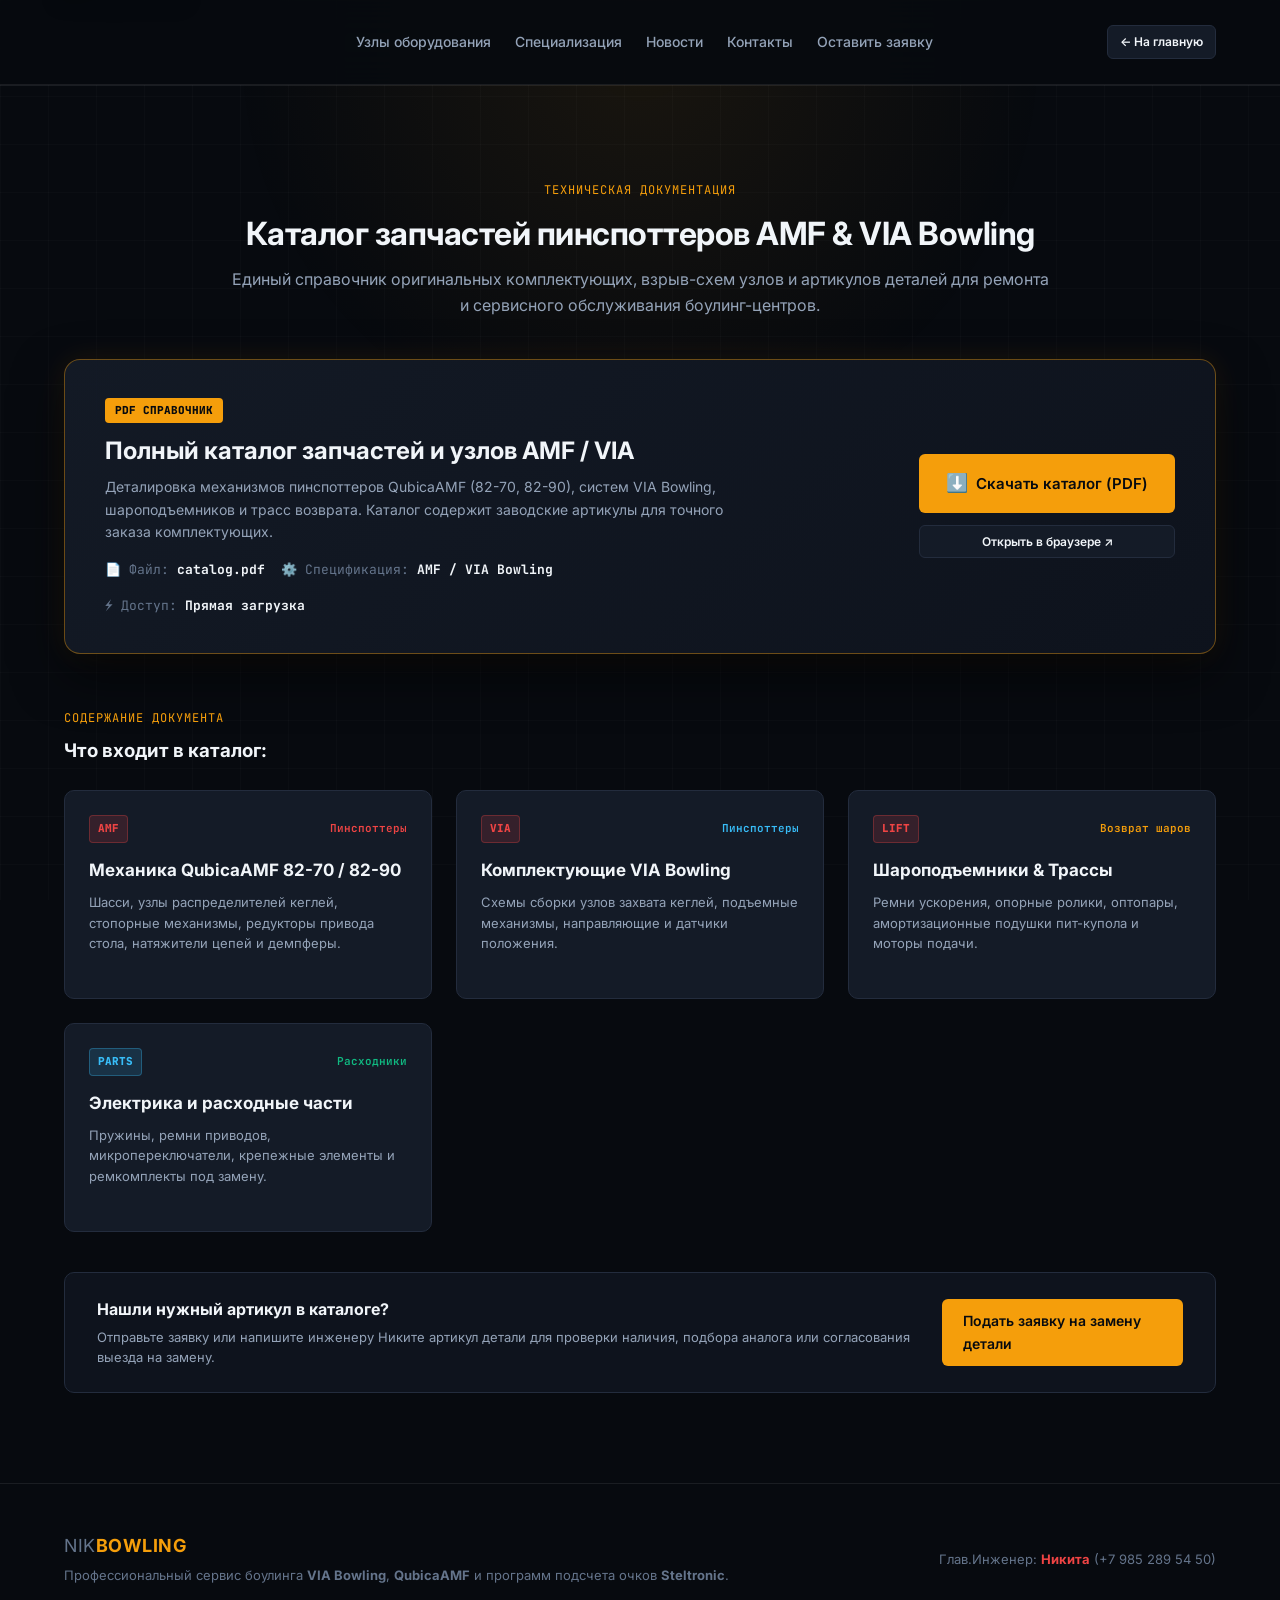
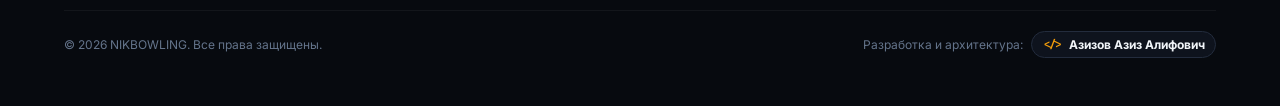
==== catalog.html @ fc4b6e63 "catalog favicon" ====
<!DOCTYPE html>
<html lang="ru">
<head>
    <link rel="icon" href="/favicon.png" type="image/png">
    <meta charset="UTF-8">
    <meta name="viewport" content="width=device-width, initial-scale=1.0">
    <title>Каталог запчастей пинспоттеров AMF & VIA | NIKBOWLING</title>
    <link rel="preconnect" href="https://fonts.googleapis.com">
    <link rel="preconnect" href="https://fonts.gstatic.com" crossorigin>
    <link href="https://fonts.googleapis.com/css2?family=Inter:wght@400;500;600;700;800&family=JetBrains+Mono:wght@400;600;700&display=swap" rel="stylesheet">
    <link rel="stylesheet" href="style.css">
</head>
<body>

    <div class="ambient-glow"></div>
    <div class="bg-grid"></div>

    <!-- ШАПКА -->
    <header class="header">
        <div class="container header-content">
            <a href="index.html" class="logo">
                <img src="logo.png" alt="NIKBOWLING" class="logo-img">
            </a>

            <nav class="nav">
                <a href="index.html#services" class="nav-item">Узлы оборудования</a>
                <a href="index.html#specialization" class="nav-item">Специализация</a>
                <a href="index.html#news" class="nav-item">Новости</a>
                <a href="index.html#contacts" class="nav-item">Контакты</a>
                <a href="index.html#request" class="nav-item">Оставить заявку</a>
            </nav>

            <div class="header-auth">
                <a href="index.html" class="btn btn-secondary btn-sm">← На главную</a>
            </div>
        </div>
    </header>

    <main class="section">
        <div class="container">
            <!-- Заголовок страницы -->
            <div class="section-title-wrap reveal active" style="text-align: center; max-width: 820px; margin: 0 auto 40px;">
                <span class="section-kicker">ТЕХНИЧЕСКАЯ ДОКУМЕНТАЦИЯ</span>
                <h2>Каталог запчастей пинспоттеров AMF & VIA Bowling</h2>
                <p>Единый справочник оригинальных комплектующих, взрыв-схем узлов и артикулов деталей для ремонта и сервисного обслуживания боулинг-центров.</p>
            </div>

            <!-- Главная карточка скачивания catalog.pdf -->
            <div class="catalog-hero-card reveal active">
                <div class="catalog-hero-left">
                    <div class="catalog-file-badge">PDF СПРАВОЧНИК</div>
                    <h3>Полный каталог запчастей и узлов AMF / VIA</h3>
                    <p>Деталировка механизмов пинспоттеров QubicaAMF (82-70, 82-90), систем VIA Bowling, шароподъемников и трасс возврата. Каталог содержит заводские артикулы для точного заказа комплектующих.</p>
                    
                    <div class="catalog-file-meta">
                        <span>📄 Файл: <strong>catalog.pdf</strong></span>
                        <span>⚙️ Спецификация: <strong>AMF / VIA Bowling</strong></span>
                        <span>⚡ Доступ: <strong>Прямая загрузка</strong></span>
                    </div>
                </div>

                <div class="catalog-hero-right" style="display: flex; flex-direction: column; gap: 12px;">
                    <a href="catalog.pdf" download="catalog.pdf" class="btn btn-primary btn-glow btn-download-main">
                        <span style="font-size: 18px;">⬇️</span>
                        <span>Скачать каталог (PDF)</span>
                    </a>
                    <a href="catalog.pdf" target="_blank" rel="noopener" class="btn btn-secondary btn-sm" style="text-align: center;">
                        <span>Открыть в браузере ↗</span>
                    </a>
                </div>
            </div>

            <!-- Разделы, представленные внутри каталога -->
            <div class="section-title-wrap reveal active" style="margin-top: 50px; margin-bottom: 24px;">
                <span class="section-kicker">СОДЕРЖАНИЕ ДОКУМЕНТА</span>
                <h3>Что входит в каталог:</h3>
            </div>

            <div class="catalog-grid reveal active">
                <div class="catalog-item-card">
                    <div class="catalog-item-head">
                        <div class="catalog-format-icon pdf-icon">AMF</div>
                        <span class="catalog-category-tag tag-amf">Пинспоттеры</span>
                    </div>
                    <h4>Механика QubicaAMF 82-70 / 82-90</h4>
                    <p>Шасси, узлы распределителей кеглей, стопорные механизмы, редукторы привода стола, натяжители цепей и демпферы.</p>
                </div>

                <div class="catalog-item-card">
                    <div class="catalog-item-head">
                        <div class="catalog-format-icon pdf-icon">VIA</div>
                        <span class="catalog-category-tag tag-via">Пинспоттеры</span>
                    </div>
                    <h4>Комплектующие VIA Bowling</h4>
                    <p>Схемы сборки узлов захвата кеглей, подъемные механизмы, направляющие и датчики положения.</p>
                </div>

                <div class="catalog-item-card">
                    <div class="catalog-item-head">
                        <div class="catalog-format-icon pdf-icon">LIFT</div>
                        <span class="catalog-category-tag tag-stel">Возврат шаров</span>
                    </div>
                    <h4>Шароподъемники & Трассы</h4>
                    <p>Ремни ускорения, опорные ролики, оптопары, амортизационные подушки пит-купола и моторы подачи.</p>
                </div>

                <div class="catalog-item-card">
                    <div class="catalog-item-head">
                        <div class="catalog-format-icon doc-icon">PARTS</div>
                        <span class="catalog-category-tag tag-service">Расходники</span>
                    </div>
                    <h4>Электрика и расходные части</h4>
                    <p>Пружины, ремни приводов, микропереключатели, крепежные элементы и ремкомплекты под замену.</p>
                </div>
            </div>

            <!-- Блок заказа по артикулу -->
            <div class="catalog-help-box reveal active" style="margin-top: 40px;">
                <div class="help-box-content">
                    <h4>Нашли нужный артикул в каталоге?</h4>
                    <p>Отправьте заявку или напишите инженеру Никите артикул детали для проверки наличия, подбора аналога или согласования выезда на замену.</p>
                </div>
                <div class="help-box-btn">
                    <a href="index.html#request" class="btn btn-primary">Подать заявку на замену детали</a>
                </div>
            </div>
        </div>
    </main>







    <footer class="footer">
        <div class="container">
            <div class="footer-row">
                <div class="footer-copy">
                    <span class="logo-brand">NIK<strong>BOWLING</strong></span>
                    <p>Профессиональный сервис боулинга <strong>VIA Bowling</strong>, <strong>QubicaAMF</strong> и программ подсчета очков <strong>Steltronic</strong>.</p>
                </div>
                <div class="footer-meta">
                    <span>Глав.Инженер: <strong style="color: var(--red);">Никита</strong> (+7 985 289 54 50)</span>
                </div>
            </div>

            <!-- Строка с авторством и копирайтом -->
            <div class="footer-bottom-line">
                <span>© 2026 NIKBOWLING. Все права защищены.</span>
                <div class="dev-credit">
                    <span>Разработка и архитектура:</span>
                    <!-- Укажите свое имя и ссылку на Telegram или GitHub -->
                    <a href="https://t.me/lenaurs" target="_blank" rel="noopener" class="dev-link">
                        <span class="dev-tag">&lt;/&gt;</span>
                        <strong>Азизов Азиз Алифович</strong>
                    </a>
                </div>
            </div>
        </div>
    </footer>

</body>
</html>
---- style.css ----
:root {
    --bg-dark: #070a0f;
    --bg-surface: #0e131d;
    --bg-card: #141b27;
    --bg-card-hover: #1c2637;
    
    --border: #232c3d;
    --border-subtle: rgba(255, 255, 255, 0.08);
    --border-hover: #3b475d;
    
    --text-main: #f1f5f9;
    --text-muted: #94a3b8;
    --text-dim: #64748b;
    
    --accent: #f59e0b;
    --accent-hover: #fbbf24;
    --accent-glow: rgba(245, 158, 11, 0.28);
    
    --green: #10b981;
    --red: #ef4444;
    --blue: #38bdf8;
    
    --font-sans: 'Inter', -apple-system, BlinkMacSystemFont, sans-serif;
    --font-mono: 'JetBrains Mono', monospace;
    --radius: 10px;
    --radius-sm: 6px;
}

* {
    box-sizing: border-box;
    margin: 0;
    padding: 0;
}

html {
    scroll-behavior: smooth;
}

body {
    width: 100%;
    max-width: 100%;

    font-family: var(--font-sans);
    background-color: var(--bg-dark);
    color: var(--text-main);
    line-height: 1.6;
    overflow-x: hidden;
    position: relative;
    -webkit-font-smoothing: antialiased;
}

.container {
    max-width: 1200px;
    margin: 0 auto;
    padding: 0 24px;
    position: relative;
}

/* Фоновые градиенты */
.ambient-glow {
    position: fixed;
    top: -250px;
    left: 50%;
    transform: translateX(-50%);
    width: 1000px;
    height: 600px;
    background: radial-gradient(circle, rgba(245, 158, 11, 0.08) 0%, rgba(7, 10, 15, 0) 70%);
    pointer-events: none;
    z-index: 0;
}

.bg-grid {
    position: fixed;
    top: 0;
    left: 0;
    width: 100%;
    height: 100%;
    background-image: 
        linear-gradient(to right, rgba(255, 255, 255, 0.02) 1px, transparent 1px),
        linear-gradient(to bottom, rgba(255, 255, 255, 0.02) 1px, transparent 1px);
    background-size: 48px 48px;
    pointer-events: none;
    z-index: 0;
}

/* ================= ВЕРХНИЙ ДОК АДМИНИСТРАТОРА ================= */
.admin-dock {
    position: sticky;
    top: 0;
    left: 0;
    width: 100%;
    background: #090e17;
    border-bottom: 2px solid var(--accent);
    z-index: 1000;
    box-shadow: 0 12px 40px rgba(0, 0, 0, 0.9);
}

.admin-dock-inner {
    max-width: 1200px;
    margin: 0 auto;
    padding: 12px 24px;
}

.admin-dock-header {
    display: flex;
    justify-content: space-between;
    align-items: center;
}

.admin-title-group {
    display: flex;
    align-items: center;
    gap: 12px;
}

.pulse-indicator {
    width: 8px;
    height: 8px;
    background: var(--green);
    border-radius: 50%;
    box-shadow: 0 0 10px var(--green);
}

.admin-dock-badge {
    font-family: var(--font-mono);
    font-size: 11px;
    font-weight: 800;
    background: var(--accent);
    color: #070a0f;
    padding: 3px 8px;
    border-radius: 4px;
}

.admin-dock-title {
    font-size: 13px;
    font-weight: 600;
}

.badge-counter {
    background: rgba(239, 68, 68, 0.2);
    color: var(--red);
    border: 1px solid rgba(239, 68, 68, 0.4);
    font-size: 11px;
    font-weight: 700;
    padding: 2px 8px;
    border-radius: 12px;
    font-family: var(--font-mono);
}

.btn-dock-toggle {
    background: var(--bg-surface);
    border: 1px solid var(--border);
    color: var(--text-muted);
    font-size: 12px;
    padding: 5px 12px;
    border-radius: var(--radius-sm);
    cursor: pointer;
    transition: all 0.2s;
}

.btn-dock-toggle:hover {
    color: var(--text-main);
    border-color: var(--border-hover);
}

.admin-dock-content {
    margin-top: 14px;
    max-height: 440px;
    overflow-y: auto;
    padding-bottom: 6px;
}

.admin-dock-content.collapsed {
    display: none;
}

.admin-orders-grid {
    display: grid;
    grid-template-columns: repeat(auto-fit, minmax(340px, 1fr));
    gap: 14px;
}

.admin-card {
    background: var(--bg-card);
    border: 1px solid var(--border);
    border-radius: var(--radius-sm);
    padding: 16px;
    display: flex;
    flex-direction: column;
    gap: 10px;
}

.admin-card-head {
    display: flex;
    justify-content: space-between;
    align-items: center;
    border-bottom: 1px solid var(--border);
    padding-bottom: 8px;
}

.admin-card-id {
    font-family: var(--font-mono);
    font-size: 12px;
    font-weight: 700;
    color: var(--accent);
}

.status-tag {
    font-size: 11px;
    font-weight: 600;
    font-family: var(--font-mono);
    padding: 2px 8px;
    border-radius: 4px;
}

.status-new { background: rgba(245, 158, 11, 0.15); color: var(--accent); border: 1px solid rgba(245, 158, 11, 0.3); }
.status-accepted { background: rgba(16, 185, 129, 0.15); color: var(--green); border: 1px solid rgba(16, 185, 129, 0.3); }
.status-rejected { background: rgba(239, 68, 68, 0.15); color: var(--red); border: 1px solid rgba(239, 68, 68, 0.3); }

.admin-card-body {
    font-size: 13px;
    color: var(--text-muted);
    line-height: 1.5;
}

.admin-card-body strong {
    color: var(--text-main);
}

.admin-comment-input {
    width: 100%;
    background: var(--bg-dark);
    border: 1px solid var(--border);
    border-radius: 4px;
    padding: 7px 10px;
    color: var(--text-main);
    font-size: 12px;
    outline: none;
}

.admin-comment-input:focus {
    border-color: var(--accent);
}

.admin-btn-row {
    display: flex;
    gap: 8px;
}

/* ================= ШАПКА САЙТА И ЛОГОТИП ================= */
.header {
    position: sticky;
    top: 0;
    background: rgba(7, 10, 15, 0.92);
    backdrop-filter: blur(20px);
    border-bottom: 1px solid var(--border-subtle);
    z-index: 500;
}

.header-content {
    display: flex;
    justify-content: space-between;
    align-items: center;
    height: 84px;
}

.logo {
    display: flex;
    align-items: center;
    text-decoration: none;
}

.logo-img {
    height: 125px;
    width: auto;
    object-fit: contain;
    display: block;
    filter: drop-shadow(0 2px 10px rgba(0, 0, 0, 0.5));
    transition: transform 0.2s ease;
}

.logo-img:hover {
    transform: scale(1.04);
}

.logo-brand {
    font-size: 18px;
    letter-spacing: 0.5px;
}

.logo-brand strong {
    color: var(--accent);
}

.nav {
    display: flex;
    gap: 24px;
}

.nav-item {
    color: var(--text-muted);
    text-decoration: none;
    font-size: 14px;
    font-weight: 500;
    transition: color 0.2s;
}

.nav-item:hover {
    color: var(--text-main);
}

.header-auth {
    display: flex;
    align-items: center;
    position: relative;
    z-index: 510;
}

.btn-auth {
    background: var(--bg-surface);
    border: 1px solid var(--border);
    color: var(--text-main);
    padding: 9px 18px;
    font-size: 13px;
    font-weight: 600;
    border-radius: var(--radius-sm);
    cursor: pointer;
    display: inline-flex;
    align-items: center;
    gap: 8px;
    transition: all 0.2s;
}

.btn-auth:hover {
    border-color: var(--accent);
    background: var(--bg-card);
    transform: translateY(-1px);
}

.user-pill {
    display: flex;
    align-items: center;
    gap: 10px;
    background: var(--bg-surface);
    border: 1px solid var(--border);
    border-radius: 30px;
    padding: 4px 6px 4px 12px;
}

.user-pill-avatar {
    width: 26px;
    height: 26px;
    background: var(--accent);
    color: #070a0f;
    font-weight: 800;
    font-size: 12px;
    border-radius: 50%;
    display: flex;
    align-items: center;
    justify-content: center;
    font-family: var(--font-mono);
}

.user-pill-info {
    display: flex;
    flex-direction: column;
    line-height: 1.2;
}

.user-pill-name { font-size: 12px; font-weight: 600; }
.user-pill-role { font-size: 10px; color: var(--accent); font-family: var(--font-mono); text-transform: uppercase; }

.btn-pill-action {
    background: var(--bg-card);
    border: 1px solid var(--border);
    color: var(--text-main);
    font-size: 11px;
    font-weight: 600;
    padding: 4px 10px;
    border-radius: 20px;
    cursor: pointer;
    transition: all 0.2s;
}

.btn-pill-action:hover {
    border-color: var(--accent);
    color: var(--accent);
}

.btn-pill-logout {
    background: none;
    border: none;
    color: var(--text-dim);
    font-size: 14px;
    cursor: pointer;
    padding: 0 6px;
}

.btn-pill-logout:hover { color: var(--red); }

/* ================= КНОПКИ ================= */
.btn {
    display: inline-flex;
    align-items: center;
    justify-content: center;
    gap: 8px;
    padding: 10px 20px;
    font-size: 14px;
    font-weight: 600;
    border-radius: var(--radius-sm);
    text-decoration: none;
    cursor: pointer;
    border: 1px solid transparent;
    transition: all 0.2s ease;
}

.btn-primary { background: var(--accent); color: #070a0f; }
.btn-primary:hover { background: var(--accent-hover); transform: translateY(-2px); }
.btn-glow:hover { box-shadow: 0 0 24px var(--accent-glow); }

.btn-secondary { background: var(--bg-card); border-color: var(--border); color: var(--text-main); }
.btn-secondary:hover { background: var(--bg-card-hover); border-color: var(--border-hover); transform: translateY(-2px); }

.btn-success { background: var(--green); color: #070a0f; }
.btn-danger { background: var(--red); color: #fff; }
.btn-sm { padding: 6px 12px; font-size: 12px; }
.btn-block { width: 100%; }

/* ================= HERO С ФОНОМ БОУЛИНГА ================= */
.hero {
    position: relative;
    padding: 110px 0 90px;
    background-image: url('bowling-hero.jpg');
    background-size: cover;
    background-position: center center;
    background-repeat: no-repeat;
    border-bottom: 1px solid var(--border-subtle);
    overflow: hidden;
}

.hero-overlay {
    position: absolute;
    inset: 0;
    background: linear-gradient(
        180deg, 
        rgba(7, 10, 15, 0.78) 0%, 
        rgba(7, 10, 15, 0.88) 60%, 
        rgba(7, 10, 15, 0.98) 100%
    );
    z-index: 1;
}

.hero-container {
    position: relative;
    z-index: 2;
}

.hero-tag {
    display: inline-flex;
    align-items: center;
    gap: 8px;
    background: rgba(245, 158, 11, 0.12);
    backdrop-filter: blur(8px);
    border: 1px solid rgba(245, 158, 11, 0.35);
    padding: 6px 16px;
    border-radius: 20px;
    font-size: 13px;
    font-weight: 600;
    color: var(--accent);
    margin-bottom: 24px;
}

.tag-dot { width: 6px; height: 6px; background: var(--accent); border-radius: 50%; }

.hero-heading {
    font-size: clamp(36px, 5.5vw, 62px);
    font-weight: 800;
    line-height: 1.12;
    letter-spacing: -1px;
    max-width: 900px;
    margin-bottom: 22px;
    text-shadow: 0 4px 20px rgba(0, 0, 0, 0.7);
}

.hero-heading span {
    background: linear-gradient(90deg, #ffffff, var(--text-muted));
    -webkit-background-clip: text;
    -webkit-text-fill-color: transparent;
}

.hero-description {
    font-size: 19px;
    color: #cbd5e1;
    max-width: 780px;
    line-height: 1.65;
    margin-bottom: 38px;
    text-shadow: 0 2px 10px rgba(0, 0, 0, 0.6);
}

.hero-btns { display: flex; gap: 16px; margin-bottom: 60px; }

.stats-row {
    display: grid;
    grid-template-columns: repeat(auto-fit, minmax(260px, 1fr));
    gap: 20px;
    border-top: 1px solid rgba(255, 255, 255, 0.1);
    padding-top: 40px;
}

.stat-card {
    background: rgba(14, 19, 29, 0.75);
    backdrop-filter: blur(14px);
    border: 1px solid rgba(255, 255, 255, 0.1);
    border-radius: var(--radius);
    padding: 24px;
    transition: transform 0.2s, border-color 0.2s;
}

.stat-card:hover {
    transform: translateY(-3px);
    border-color: var(--accent);
}

.stat-digit {
    font-family: var(--font-mono);
    font-size: 34px;
    font-weight: 700;
    color: var(--accent);
    line-height: 1;
    margin-bottom: 8px;
}

.stat-title { font-size: 15px; font-weight: 600; margin-bottom: 4px; }
.stat-sub { font-size: 13px; color: var(--text-dim); }

/* ================= СЕКЦИИ ================= */
.section { padding: 90px 0; border-top: 1px solid var(--border-subtle); }
.section-dark { background: var(--bg-surface); }

.section-kicker {
    display: inline-block;
    font-family: var(--font-mono);
    font-size: 12px;
    color: var(--accent);
    letter-spacing: 1px;
    margin-bottom: 8px;
}

.section-title-wrap { margin-bottom: 44px; }
.section-title-wrap h2 { font-size: 32px; font-weight: 700; letter-spacing: -0.5px; margin-bottom: 8px; }
.section-title-wrap p { color: var(--text-muted); font-size: 16px; }

/* Услуги */
.services-grid {
    display: grid;
    grid-template-columns: repeat(auto-fit, minmax(270px, 1fr));
    gap: 24px;
}

.service-card {
    background: var(--bg-card);
    border: 1px solid var(--border);
    border-radius: var(--radius);
    padding: 28px 24px;
    display: flex;
    flex-direction: column;
    transition: transform 0.2s, border-color 0.2s;
}

.service-card:hover {
    transform: translateY(-4px);
    border-color: var(--border-hover);
}

.card-top {
    display: flex;
    justify-content: space-between;
    align-items: center;
    margin-bottom: 16px;
}

.card-index { font-family: var(--font-mono); font-size: 11px; color: var(--accent); }
.card-status-pill {
    font-family: var(--font-mono);
    font-size: 10px;
    padding: 2px 6px;
    background: rgba(16, 185, 129, 0.1);
    color: var(--green);
    border-radius: 4px;
}

.service-card h3 { font-size: 19px; font-weight: 600; margin-bottom: 10px; }
.service-card p { font-size: 14px; color: var(--text-muted); line-height: 1.6; margin-bottom: 24px; flex-grow: 1; }

.card-tags {
    display: flex;
    flex-wrap: wrap;
    gap: 6px;
    padding-top: 16px;
    border-top: 1px solid var(--border);
}

.card-tags span {
    font-size: 11px;
    font-family: var(--font-mono);
    background: var(--bg-surface);
    border: 1px solid var(--border);
    padding: 3px 8px;
    border-radius: 4px;
    color: var(--text-muted);
}

/* Бренды */
.brands-grid {
    display: grid;
    grid-template-columns: repeat(auto-fit, minmax(280px, 1fr));
    gap: 16px;
}

.brand-item {
    background: var(--bg-card);
    border: 1px solid var(--border);
    padding: 20px 24px;
    border-radius: var(--radius-sm);
    font-family: var(--font-mono);
    font-size: 18px;
    font-weight: 800;
    letter-spacing: 1px;
    display: flex;
    flex-direction: column;
    gap: 4px;
}

.brand-type {
    font-size: 11px;
    color: var(--text-dim);
    text-transform: uppercase;
    font-weight: 500;
    letter-spacing: 0.5px;
}

.brand-highlight {
    border-color: rgba(245, 158, 11, 0.4);
    background: rgba(245, 158, 11, 0.04);
}/* ================= ОТДЕЛЬНАЯ ПЛАШКА КОНТАКТОВ ИНЖЕНЕРА ================= */
.engineer-banner {
    background: linear-gradient(135deg, rgba(20, 27, 39, 0.9) 0%, rgba(14, 19, 29, 0.95) 100%);
    border: 1px solid rgba(245, 158, 11, 0.3);
    border-radius: 16px;
    padding: 36px 40px;
    display: flex;
    justify-content: space-between;
    align-items: center;
    gap: 32px;
    box-shadow: 0 16px 40px rgba(0, 0, 0, 0.5), inset 0 1px 0 rgba(255, 255, 255, 0.08);
}

.engineer-banner-left {
    display: flex;
    align-items: center;
    gap: 24px;
    max-width: 620px;
}

.engineer-avatar-badge {
    position: relative;
    width: 68px;
    height: 68px;
    background: var(--bg-card);
    border: 2px solid var(--border-hover);
    border-radius: 50%;
    display: flex;
    align-items: center;
    justify-content: center;
    font-size: 30px;
    flex-shrink: 0;
    box-shadow: 0 0 20px rgba(245, 158, 11, 0.15);
}

.engineer-status-dot {
    position: absolute;
    bottom: 2px;
    right: 2px;
    width: 14px;
    height: 14px;
    background: var(--green);
    border: 2px solid var(--bg-dark);
    border-radius: 50%;
    box-shadow: 0 0 10px var(--green);
}

.engineer-banner-info h2 {
    font-size: 26px;
    font-weight: 700;
    margin-bottom: 6px;
}

.engineer-banner-info p {
    color: var(--text-muted);
    font-size: 14px;
    line-height: 1.5;
}

.engineer-banner-actions {
    display: flex;
    flex-direction: column;
    gap: 12px;
    min-width: 280px;
}

.contact-cta-btn {
    display: flex;
    align-items: center;
    gap: 14px;
    padding: 12px 18px;
    border-radius: var(--radius-sm);
    text-decoration: none;
    border: 1px solid var(--border);
    background: var(--bg-dark);
    transition: all 0.25s ease;
}

.cta-icon {
    font-size: 20px;
}

.cta-text {
    display: flex;
    flex-direction: column;
    line-height: 1.25;
}

.cta-text span {
    font-size: 11px;
    color: var(--text-dim);
    text-transform: uppercase;
    font-weight: 600;
}

.cta-text strong {
    font-size: 15px;
    color: var(--text-main);
    font-family: var(--font-mono);
}

.phone-cta:hover {
    border-color: var(--accent);
    background: rgba(245, 158, 11, 0.08);
    transform: translateY(-2px);
}

.phone-cta:hover .cta-text strong {
    color: var(--accent);
}

.tg-cta:hover {
    border-color: var(--blue);
    background: rgba(56, 189, 248, 0.08);
    transform: translateY(-2px);
}

.tg-cta:hover .cta-text strong {
    color: var(--blue);
}

/* Форма */
.form-box {
    display: grid;
    grid-template-columns: 1fr 1fr;
    gap: 50px;
    background: var(--bg-card);
    border: 1px solid var(--border);
    border-radius: var(--radius);
    padding: 48px;
}

.form-box-side h2 { font-size: 28px; margin-bottom: 12px; }
.form-box-side p { color: var(--text-muted); font-size: 15px; margin-bottom: 24px; }

.status-summary-card {
    background: var(--bg-surface);
    border: 1px solid var(--border);
    border-radius: var(--radius-sm);
    padding: 16px;
}

.summary-line {
    display: flex;
    justify-content: space-between;
    font-size: 13px;
    padding: 6px 0;
}

.summary-line:not(:last-child) { border-bottom: 1px dashed var(--border); }
.text-amber { color: var(--accent); }
.text-green { color: var(--green); }

.main-form {
    display: flex;
    flex-direction: column;
    gap: 16px;
}

.form-row-2 {
    display: grid;
    grid-template-columns: 1fr 1fr;
    gap: 14px;
}

.form-field {
    display: flex;
    flex-direction: column;
    gap: 6px;
}

.form-field label { font-size: 13px; font-weight: 500; color: var(--text-muted); }

.form-field input, .form-field select, .form-field textarea {
    background: var(--bg-dark);
    border: 1px solid var(--border);
    border-radius: var(--radius-sm);
    color: var(--text-main);
    padding: 11px 14px;
    font-family: inherit;
    font-size: 14px;
    outline: none;
    transition: all 0.2s;
}

.form-field input:focus, .form-field select:focus, .form-field textarea:focus {
    border-color: var(--accent);
    box-shadow: 0 0 0 3px rgba(245, 158, 11, 0.15);
}

/* ================= МОДАЛЬНЫЕ ОКНА ================= */
.modal-layer {
    position: fixed;
    inset: 0;
    background: rgba(0, 0, 0, 0.85);
    backdrop-filter: blur(10px);
    display: none;
    align-items: center;
    justify-content: center;
    z-index: 9999;
    padding: 20px;
}

.modal-layer.active { display: flex; }

.modal-box {
    background: var(--bg-card);
    border: 1px solid var(--border-hover);
    border-radius: var(--radius);
    width: 100%;
    max-width: 480px;
    padding: 36px;
    position: relative;
    box-shadow: 0 25px 60px rgba(0, 0, 0, 0.9);
}

.modal-box.modal-wide { max-width: 760px; }

.modal-exit-btn {
    position: absolute;
    top: 18px;
    right: 18px;
    background: none;
    border: none;
    color: var(--text-dim);
    font-size: 20px;
    cursor: pointer;
}

.modal-exit-btn:hover { color: var(--text-main); }
.modal-head h3 { font-size: 22px; margin-bottom: 6px; }
.modal-head p { font-size: 13px; color: var(--text-muted); margin-bottom: 24px; }

.demo-select-box {
    background: var(--bg-surface);
    border: 1px solid var(--border);
    border-radius: var(--radius-sm);
    padding: 16px;
    margin-bottom: 20px;
}

.demo-label {
    font-size: 12px;
    font-family: var(--font-mono);
    color: var(--accent);
    display: block;
    margin-bottom: 10px;
}

.demo-btn-grid { display: flex; flex-direction: column; gap: 8px; }

.btn-demo-card {
    background: var(--bg-card);
    border: 1px solid var(--border);
    border-radius: var(--radius-sm);
    padding: 10px 14px;
    display: flex;
    align-items: center;
    gap: 12px;
    cursor: pointer;
    text-align: left;
    transition: all 0.2s;
    color: var(--text-main);
}

.btn-demo-card:hover { border-color: var(--accent); background: var(--border); }
.demo-card-icon {
    width: 32px;
    height: 32px;
    border-radius: 6px;
    display: flex;
    align-items: center;
    justify-content: center;
    font-size: 15px;
}

.admin-icon { background: rgba(239, 68, 68, 0.15); color: var(--red); }
.client-icon { background: rgba(56, 189, 248, 0.15); color: var(--blue); }
.btn-demo-card strong { display: block; font-size: 13px; }
.btn-demo-card span { font-size: 11px; color: var(--text-dim); }

.modal-hr { text-align: center; position: relative; margin: 20px 0; }
.modal-hr::before { content: ""; position: absolute; top: 50%; left: 0; width: 100%; height: 1px; background: var(--border); }
.modal-hr span { position: relative; background: var(--bg-card); padding: 0 12px; font-size: 11px; color: var(--text-dim); }

.auth-fields { display: flex; flex-direction: column; gap: 14px; }

.client-orders-scroll {
    max-height: 480px;
    overflow-y: auto;
    display: flex;
    flex-direction: column;
    gap: 12px;
}

.client-order-box {
    background: var(--bg-surface);
    border: 1px solid var(--border);
    border-radius: var(--radius-sm);
    padding: 16px;
}

.client-order-head { display: flex; justify-content: space-between; font-size: 13px; margin-bottom: 8px; }
.engineer-note {
    margin-top: 10px;
    background: rgba(245, 158, 11, 0.06);
    border-left: 3px solid var(--accent);
    padding: 8px 12px;
    font-size: 12px;
    border-radius: 0 4px 4px 0;
}

/* ================= ФУТЕР ================= */
.footer {
    border-top: 1px solid var(--border-subtle);
    padding: 48px 0;
    font-size: 13px;
    color: var(--text-dim);
}

.footer-row { display: flex; justify-content: space-between; align-items: center; }
.footer-copy p { margin-top: 4px; }

.reveal {
    opacity: 0;
    transform: translateY(20px);
    transition: opacity 0.6s ease, transform 0.6s ease;
}

.reveal.active { opacity: 1; transform: translateY(0); }

@media (max-width: 900px) {
    .nav { display: none; }
    .form-box { grid-template-columns: 1fr; padding: 24px; gap: 24px; }
    .footer-row { flex-direction: column; gap: 16px; text-align: center; }
    .admin-orders-grid { grid-template-columns: 1fr; }
    .modal-box { padding: 24px; }
}












/* ================= ИНЖЕНЕРНЫЙ ДАЙДЖЕСТ (ГЛАВНАЯ) ================= */
.news-section-header {
    display: flex;
    justify-content: space-between;
    align-items: flex-end;
    margin-bottom: 24px;
    gap: 20px;
}

.news-filter-pills {
    display: flex;
    flex-wrap: wrap;
    gap: 8px;
    margin-bottom: 32px;
}

.news-pill {
    background: var(--bg-card);
    border: 1px solid var(--border);
    color: var(--text-muted);
    padding: 7px 15px;
    border-radius: 20px;
    font-size: 13px;
    font-weight: 500;
    cursor: pointer;
    transition: all 0.2s ease;
}

.news-pill:hover {
    color: var(--text-main);
    border-color: var(--border-hover);
}

.news-pill.active {
    background: var(--accent);
    color: #070a0f;
    font-weight: 700;
    border-color: var(--accent);
    box-shadow: 0 0 16px rgba(245, 158, 11, 0.25);
}

/* Сетка дайджеста */
.digest-grid {
    display: grid;
    grid-template-columns: repeat(auto-fill, minmax(350px, 1fr));
    gap: 24px;
}

.digest-card {
    background: linear-gradient(180deg, rgba(20, 27, 39, 0.85) 0%, rgba(14, 19, 29, 0.95) 100%);
    border: 1px solid var(--border);
    border-radius: var(--radius);
    padding: 24px;
    display: flex;
    flex-direction: column;
    position: relative;
    overflow: hidden;
    transition: transform 0.25s ease, border-color 0.25s ease, box-shadow 0.25s ease;
}

.digest-card::before {
    content: '';
    position: absolute;
    top: 0;
    left: 0;
    width: 100%;
    height: 3px;
    background: var(--card-accent, var(--accent));
}

.digest-card:hover {
    transform: translateY(-5px);
    border-color: var(--border-hover);
    box-shadow: 0 16px 36px rgba(0, 0, 0, 0.5);
}

.digest-card-top {
    display: flex;
    justify-content: space-between;
    align-items: center;
    margin-bottom: 14px;
}

.digest-badge {
    font-family: var(--font-mono);
    font-size: 11px;
    font-weight: 700;
    padding: 3px 8px;
    border-radius: 4px;
}

.digest-date {
    font-family: var(--font-mono);
    font-size: 12px;
    color: var(--text-dim);
}

.digest-title {
    font-size: 18px;
    font-weight: 700;
    line-height: 1.35;
    margin-bottom: 12px;
    color: var(--text-main);
}

.digest-content {
    font-size: 14px;
    color: var(--text-muted);
    line-height: 1.6;
    flex-grow: 1;
    margin-bottom: 20px;
    white-space: pre-line;
}

.digest-footer {
    display: flex;
    justify-content: space-between;
    align-items: center;
    padding-top: 14px;
    border-top: 1px solid var(--border);
}

.digest-author {
    font-size: 12px;
    color: var(--text-dim);
    font-weight: 500;
    display: flex;
    align-items: center;
    gap: 6px;
}

.btn-digest-del {
    background: none;
    border: none;
    color: var(--red);
    font-size: 12px;
    font-weight: 600;
    cursor: pointer;
    opacity: 0.8;
}

.btn-digest-del:hover {
    opacity: 1;
    text-decoration: underline;
}

@media (max-width: 768px) {
    .news-section-header {
        flex-direction: column;
        align-items: flex-start;
    }
    .digest-grid {
        grid-template-columns: 1fr;
    }
}











/* ================= СТРАНИЦА КАТАЛОГА ================= */

/* Главный большой баннер архива */
.catalog-hero-card {
    background: linear-gradient(135deg, rgba(20, 27, 39, 0.95) 0%, rgba(14, 19, 29, 0.98) 100%);
    border: 1px solid rgba(245, 158, 11, 0.4);
    border-radius: 16px;
    padding: 36px 40px;
    display: flex;
    justify-content: space-between;
    align-items: center;
    gap: 32px;
    margin-bottom: 40px;
    box-shadow: 0 20px 50px rgba(0, 0, 0, 0.6), 0 0 30px rgba(245, 158, 11, 0.1);
}

.catalog-hero-left {
    max-width: 650px;
}

.catalog-file-badge {
    display: inline-block;
    font-family: var(--font-mono);
    font-size: 11px;
    font-weight: 800;
    background: var(--accent);
    color: #070a0f;
    padding: 4px 10px;
    border-radius: 4px;
    margin-bottom: 12px;
}

.catalog-hero-left h3 {
    font-size: 24px;
    font-weight: 700;
    margin-bottom: 10px;
    line-height: 1.3;
}

.catalog-hero-left p {
    font-size: 14px;
    color: var(--text-muted);
    line-height: 1.6;
    margin-bottom: 16px;
}

.catalog-file-meta {
    display: flex;
    flex-wrap: wrap;
    gap: 16px;
    font-size: 13px;
    color: var(--text-dim);
    font-family: var(--font-mono);
}

.catalog-file-meta strong {
    color: var(--text-main);
}

.btn-download-main {
    padding: 14px 26px;
    font-size: 15px;
    white-space: nowrap;
}

/* Сетка отдельных документов */
.catalog-grid {
    display: grid;
    grid-template-columns: repeat(auto-fit, minmax(280px, 1fr));
    gap: 24px;
    margin-bottom: 40px;
}

.catalog-item-card {
    background: var(--bg-card);
    border: 1px solid var(--border);
    border-radius: var(--radius);
    padding: 24px;
    display: flex;
    flex-direction: column;
    transition: transform 0.2s ease, border-color 0.2s ease;
}

.catalog-item-card:hover {
    transform: translateY(-4px);
    border-color: var(--border-hover);
}

.catalog-item-head {
    display: flex;
    justify-content: space-between;
    align-items: center;
    margin-bottom: 16px;
}

.catalog-format-icon {
    font-family: var(--font-mono);
    font-size: 11px;
    font-weight: 800;
    padding: 4px 8px;
    border-radius: 4px;
}

.pdf-icon { background: rgba(239, 68, 68, 0.15); color: var(--red); border: 1px solid rgba(239, 68, 68, 0.3); }
.doc-icon { background: rgba(56, 189, 248, 0.15); color: var(--blue); border: 1px solid rgba(56, 189, 248, 0.3); }

.catalog-category-tag {
    font-size: 11px;
    font-family: var(--font-mono);
    font-weight: 600;
}

.tag-amf { color: var(--red); }
.tag-via { color: var(--blue); }
.tag-stel { color: var(--accent); }
.tag-service { color: var(--green); }

.catalog-item-card h4 {
    font-size: 17px;
    font-weight: 700;
    line-height: 1.35;
    margin-bottom: 10px;
}

.catalog-item-card p {
    font-size: 13px;
    color: var(--text-muted);
    line-height: 1.6;
    flex-grow: 1;
    margin-bottom: 20px;
}

.catalog-item-footer {
    display: flex;
    justify-content: space-between;
    align-items: center;
    border-top: 1px solid var(--border);
    padding-top: 14px;
}

.file-size-info {
    font-size: 12px;
    color: var(--text-dim);
    font-family: var(--font-mono);
}

/* Нижний блок помощи */
.catalog-help-box {
    background: var(--bg-surface);
    border: 1px solid var(--border);
    border-radius: var(--radius);
    padding: 24px 32px;
    display: flex;
    justify-content: space-between;
    align-items: center;
    gap: 20px;
}

.help-box-content h4 {
    font-size: 16px;
    font-weight: 700;
    margin-bottom: 4px;
}

.help-box-content p {
    font-size: 13px;
    color: var(--text-muted);
}

@media (max-width: 900px) {
    .catalog-hero-card {
        flex-direction: column;
        align-items: flex-start;
        padding: 24px;
    }
    .catalog-help-box {
        flex-direction: column;
        align-items: flex-start;
    }
}






/* ================= АВТОРСТВО В ПОДВАЛЕ ================= */
.footer-bottom-line {
    display: flex;
    justify-content: space-between;
    align-items: center;
    border-top: 1px solid rgba(255, 255, 255, 0.05);
    margin-top: 24px;
    padding-top: 20px;
    font-size: 12px;
    color: var(--text-dim);
}

.dev-credit {
    display: flex;
    align-items: center;
    gap: 8px;
}

.dev-link {
    display: inline-flex;
    align-items: center;
    gap: 6px;
    color: var(--text-main);
    text-decoration: none;
    background: var(--bg-surface);
    border: 1px solid var(--border);
    padding: 3px 10px;
    border-radius: 20px;
    font-size: 12px;
    font-weight: 600;
    transition: all 0.2s ease;
}

.dev-tag {
    font-family: var(--font-mono);
    color: var(--accent);
    font-size: 11px;
    font-weight: 700;
}

.dev-link:hover {
    border-color: var(--accent);
    color: var(--accent);
    transform: translateY(-1px);
    box-shadow: 0 0 12px rgba(245, 158, 11, 0.2);
}

@media (max-width: 768px) {
    .footer-bottom-line {
        flex-direction: column;
        gap: 12px;
        text-align: center;
    }
}










/* ================= ПЛАВАЮЩАЯ КНОПКА-КЕГЛЯ (МОБИЛЬНАЯ) ================= */
.mobile-pin-nav {
    display: none; /* Скрыта на ПК */
    position: fixed;
    bottom: 24px;
    right: 20px;
    z-index: 1200;
}

/* Кнопка-кегля */
.pin-fab-btn {
    width: 58px;
    height: 58px;
    border-radius: 50%;
    background: linear-gradient(135deg, #1f293d 0%, #0e1420 100%);
    border: 2px solid var(--accent);
    color: var(--accent);
    box-shadow: 0 8px 24px rgba(0, 0, 0, 0.7), 0 0 16px rgba(245, 158, 11, 0.35);
    cursor: pointer;
    outline: none;
    display: flex;
    align-items: center;
    justify-content: center;
    transition: transform 0.3s cubic-bezier(0.34, 1.56, 0.64, 1), box-shadow 0.3s ease;
}

.pin-fab-btn:active {
    transform: scale(0.92);
}

.pin-icon-wrap {
    position: relative;
    width: 28px;
    height: 28px;
    display: flex;
    align-items: center;
    justify-content: center;
}

.pin-svg {
    width: 28px;
    height: 28px;
    transition: transform 0.4s cubic-bezier(0.4, 0, 0.2, 1), opacity 0.3s ease;
}

.pin-close-icon {
    position: absolute;
    font-size: 20px;
    font-weight: 700;
    color: var(--text-main);
    opacity: 0;
    transform: rotate(-90deg) scale(0.5);
    transition: transform 0.3s cubic-bezier(0.34, 1.56, 0.64, 1), opacity 0.2s ease;
}

/* Анимация разворота кегли при открытии */
.mobile-pin-nav.open .pin-fab-btn {
    border-color: var(--red);
    box-shadow: 0 8px 24px rgba(0, 0, 0, 0.8), 0 0 16px rgba(239, 68, 68, 0.4);
}

.mobile-pin-nav.open .pin-svg {
    transform: rotate(135deg) scale(0.4);
    opacity: 0;
}

.mobile-pin-nav.open .pin-close-icon {
    opacity: 1;
    transform: rotate(0deg) scale(1);
    color: var(--red);
}

/* Всплывающее меню */
.mobile-nav-popup {
    position: absolute;
    bottom: 70px;
    right: 0;
    width: 250px;
    background: rgba(14, 19, 29, 0.95);
    backdrop-filter: blur(20px);
    border: 1px solid var(--border-hover);
    border-radius: 14px;
    padding: 12px;
    box-shadow: 0 16px 40px rgba(0, 0, 0, 0.85);
    transform-origin: bottom right;
    transform: scale(0.7) translateY(20px);
    opacity: 0;
    pointer-events: none;
    transition: transform 0.3s cubic-bezier(0.34, 1.56, 0.64, 1), opacity 0.25s ease;
}

.mobile-pin-nav.open .mobile-nav-popup {
    transform: scale(1) translateY(0);
    opacity: 1;
    pointer-events: auto;
}

.mobile-popup-head {
    font-family: var(--font-mono);
    font-size: 10px;
    letter-spacing: 1px;
    color: var(--accent);
    padding: 4px 8px 8px;
    border-bottom: 1px solid var(--border);
    margin-bottom: 8px;
}

.mobile-popup-links {
    display: flex;
    flex-direction: column;
    gap: 4px;
}

.mob-link {
    display: flex;
    align-items: center;
    gap: 10px;
    padding: 10px 12px;
    border-radius: 8px;
    color: var(--text-main);
    text-decoration: none;
    font-size: 13px;
    font-weight: 500;
    transition: background 0.2s;
}

.mob-link:hover, .mob-link:active {
    background: var(--bg-card);
    color: var(--accent);
}

.mob-link-cta {
    background: rgba(245, 158, 11, 0.12);
    border: 1px solid rgba(245, 158, 11, 0.3);
    color: var(--accent);
    font-weight: 600;
    margin-top: 4px;
}

.mob-icon {
    font-size: 15px;
}

/* Показываем кнопку на экранах шириной до 900px */
@media (max-width: 900px) {
    .mobile-pin-nav {
        display: block;
    }
}














/* ================= АДАПТАЦИЯ КОНТАКТОВ ИНЖЕНЕРА ================= */

@media (max-width: 768px) {

    .engineer-banner {
        flex-direction: column;
        align-items: stretch;
        gap: 24px;
        padding: 24px 20px;
    }

    .engineer-banner-left {
        width: 100%;
        max-width: none;
        gap: 16px;
        align-items: flex-start;
    }

    .engineer-banner-info {
        min-width: 0;
        flex: 1;
    }

    .engineer-banner-info h2 {
        font-size: 22px;
        line-height: 1.25;
    }

    .engineer-banner-info p {
        font-size: 13px;
    }

    .engineer-banner-actions {
        width: 100%;
        min-width: 0;
        gap: 10px;
    }

    .contact-cta-btn {
        width: 100%;
        min-width: 0;
        padding: 12px 14px;
    }

    .cta-text {
        min-width: 0;
        flex: 1;
    }

    .cta-text span,
    .cta-text strong {
        overflow-wrap: anywhere;
        word-break: break-word;
    }

    .cta-text strong {
        font-size: 14px;
    }
}
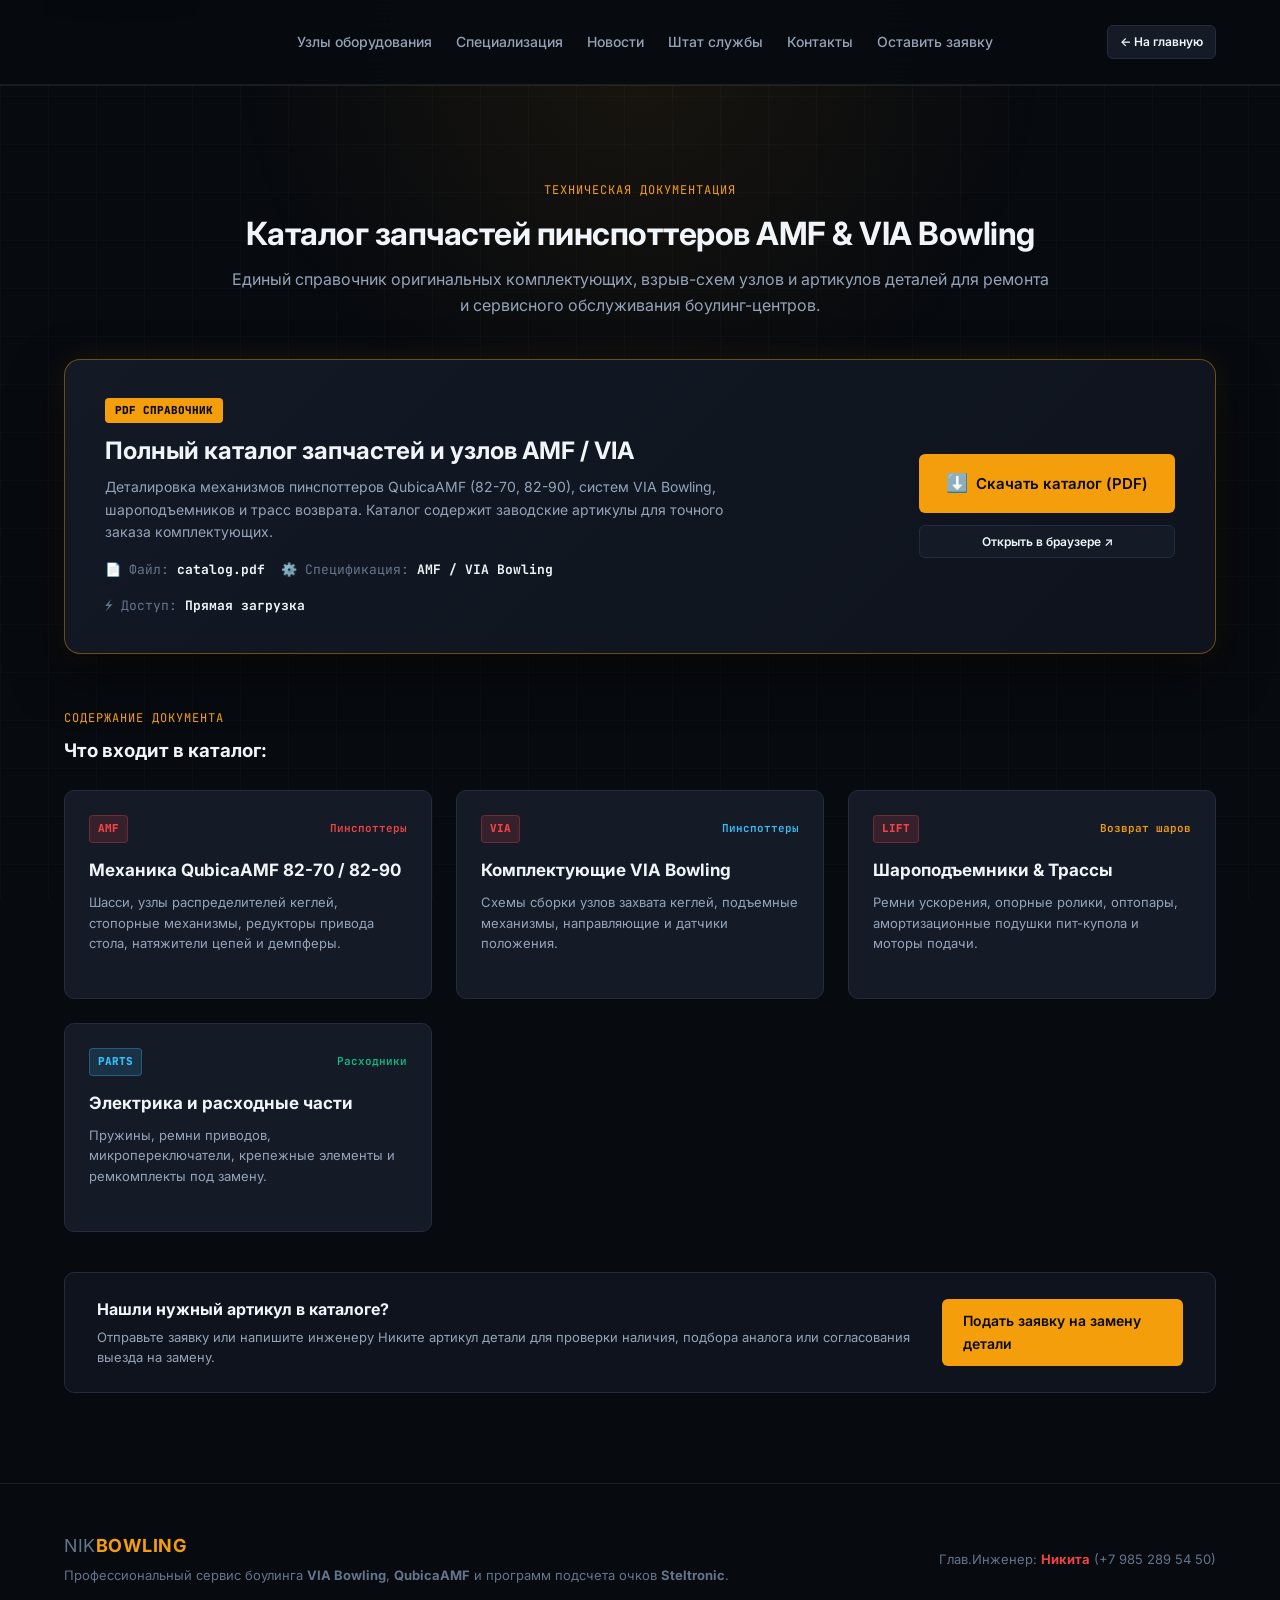
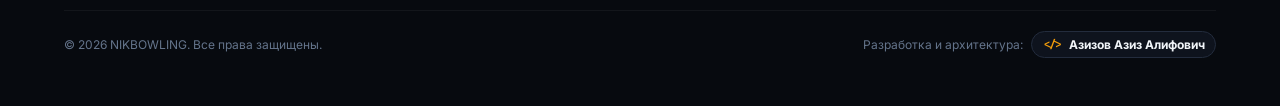
==== commit d505db4d: "Добавлен штат сотрудников и пирамида." ====
--- a/catalog.html
+++ b/catalog.html
@@ -26,6 +26,7 @@
                 <a href="index.html#services" class="nav-item">Узлы оборудования</a>
                 <a href="index.html#specialization" class="nav-item">Специализация</a>
                 <a href="index.html#news" class="nav-item">Новости</a>
+                <a href="team.html" class="nav-item">Штат службы</a>
                 <a href="index.html#contacts" class="nav-item">Контакты</a>
                 <a href="index.html#request" class="nav-item">Оставить заявку</a>
             </nav>
--- a/style.css
+++ b/style.css
@@ -1630,3 +1630,248 @@
         font-size: 14px;
     }
 }
+
+
+
+
+
+
+/* ================= ИЕРАРХИЧЕСКАЯ ПИРАМИДА ШТАТА ================= */
+.team-header-row {
+    display: flex;
+    justify-content: space-between;
+    align-items: flex-end;
+    margin-bottom: 40px;
+    gap: 20px;
+}
+
+.pyramid-container {
+    display: flex;
+    flex-direction: column;
+    align-items: center;
+    gap: 0;
+    max-width: 1100px;
+    margin: 0 auto;
+}
+
+.pyramid-tier {
+    width: 100%;
+    display: flex;
+    flex-direction: column;
+    align-items: center;
+}
+
+.tier-label {
+    display: flex;
+    align-items: center;
+    gap: 12px;
+    margin-bottom: 18px;
+}
+
+.tier-pill {
+    font-family: var(--font-mono);
+    font-size: 11px;
+    font-weight: 800;
+    padding: 3px 10px;
+    border-radius: 20px;
+}
+
+.tier-pill-gold { background: rgba(245, 158, 11, 0.15); color: var(--accent); border: 1px solid rgba(245, 158, 11, 0.4); }
+.tier-pill-blue { background: rgba(56, 189, 248, 0.15); color: var(--blue); border: 1px solid rgba(56, 189, 248, 0.4); }
+.tier-pill-green { background: rgba(16, 185, 129, 0.15); color: var(--green); border: 1px solid rgba(16, 185, 129, 0.4); }
+
+.tier-desc {
+    font-size: 13px;
+    color: var(--text-dim);
+    font-weight: 500;
+}
+
+/* Сетки для разных уровней пирамиды */
+.tier-grid {
+    display: grid;
+    gap: 20px;
+    width: 100%;
+}
+
+.grid-apex {
+    max-width: 440px; /* Вершина: одна широкая акцентная карточка */
+    grid-template-columns: 1fr;
+}
+
+.grid-mid {
+    max-width: 780px; /* Средний уровень: 2 карточки */
+    grid-template-columns: repeat(auto-fit, minmax(320px, 1fr));
+}
+
+.grid-base {
+    max-width: 1100px; /* Основание: 3-4 карточки */
+    grid-template-columns: repeat(auto-fit, minmax(280px, 1fr));
+}
+
+/* Линия-коннектор между уровнями */
+.pyramid-connector {
+    height: 36px;
+    display: flex;
+    align-items: center;
+    justify-content: center;
+}
+
+.connector-line {
+    width: 2px;
+    height: 100%;
+    background: linear-gradient(180deg, var(--border-hover) 0%, rgba(245, 158, 11, 0.4) 50%, var(--border-hover) 100%);
+}
+
+/* Карточки сотрудников */
+.staff-card {
+    background: var(--bg-card);
+    border: 1px solid var(--border);
+    border-radius: var(--radius);
+    padding: 20px;
+    display: flex;
+    flex-direction: column;
+    gap: 14px;
+    transition: transform 0.2s ease, border-color 0.2s ease, box-shadow 0.2s ease;
+}
+
+.staff-card:hover {
+    transform: translateY(-3px);
+    border-color: var(--border-hover);
+    box-shadow: 0 12px 30px rgba(0, 0, 0, 0.5);
+}
+
+/* Оформление карточки вершины (Никита) */
+.tier-1-card {
+    border-color: rgba(245, 158, 11, 0.4);
+    background: linear-gradient(180deg, rgba(245, 158, 11, 0.06) 0%, rgba(20, 27, 39, 0.95) 100%);
+    box-shadow: 0 10px 30px rgba(245, 158, 11, 0.08);
+}
+
+.tier-2-card {
+    border-color: rgba(56, 189, 248, 0.25);
+}
+
+.staff-card-top {
+    display: flex;
+    align-items: center;
+    gap: 16px;
+}
+
+.staff-avatar-placeholder {
+    width: 52px;
+    height: 52px;
+    border-radius: 50%;
+    background: var(--bg-surface);
+    border: 2px solid var(--accent);
+    color: var(--accent);
+    font-size: 20px;
+    font-weight: 700;
+    display: flex;
+    align-items: center;
+    justify-content: center;
+    flex-shrink: 0;
+}
+
+.staff-avatar-img {
+    width: 52px;
+    height: 52px;
+    border-radius: 50%;
+    object-fit: cover;
+    border: 2px solid var(--accent);
+    flex-shrink: 0;
+}
+
+.staff-meta {
+    display: flex;
+    flex-direction: column;
+    gap: 2px;
+}
+
+.staff-badge {
+    font-family: var(--font-mono);
+    font-size: 10px;
+    color: var(--text-dim);
+    letter-spacing: 0.5px;
+}
+
+.staff-name {
+    font-size: 17px;
+    font-weight: 700;
+    color: var(--text-main);
+}
+
+.staff-role {
+    font-size: 13px;
+    color: var(--text-muted);
+    line-height: 1.35;
+}
+
+.staff-contacts {
+    display: flex;
+    flex-direction: column;
+    gap: 6px;
+    padding-top: 10px;
+    border-top: 1px solid var(--border);
+}
+
+.staff-contact-link {
+    font-size: 12px;
+    color: var(--text-muted);
+    text-decoration: none;
+    transition: color 0.2s ease;
+}
+
+.staff-contact-link:hover {
+    color: var(--accent);
+}
+
+.btn-staff-del {
+    align-self: flex-start;
+    background: none;
+    border: none;
+    color: var(--red);
+    font-size: 11px;
+    cursor: pointer;
+    padding: 2px 0;
+}
+
+.btn-staff-del:hover {
+    text-decoration: underline;
+}
+
+@media (max-width: 768px) {
+    .team-header-row {
+        flex-direction: column;
+        align-items: flex-start;
+    }
+}
+
+/* Фикс двухколоночной строки в модальных окнах */
+.form-row-2 {
+    display: grid;
+    grid-template-columns: 1fr 1fr;
+    gap: 12px;
+    width: 100%;
+}
+
+.form-field {
+    display: flex;
+    flex-direction: column;
+    min-width: 0; /* Запрещает input распирать ячейку сетки наружу */
+    width: 100%;
+}
+
+.form-field input,
+.form-field select,
+.form-field textarea {
+    width: 100%;
+    max-width: 100%;
+    box-sizing: border-box; /* Включает padding в общую ширину поля */
+}
+
+/* На мобильных экранах переводим в 1 колонку */
+@media (max-width: 480px) {
+    .form-row-2 {
+        grid-template-columns: 1fr;
+    }
+}
